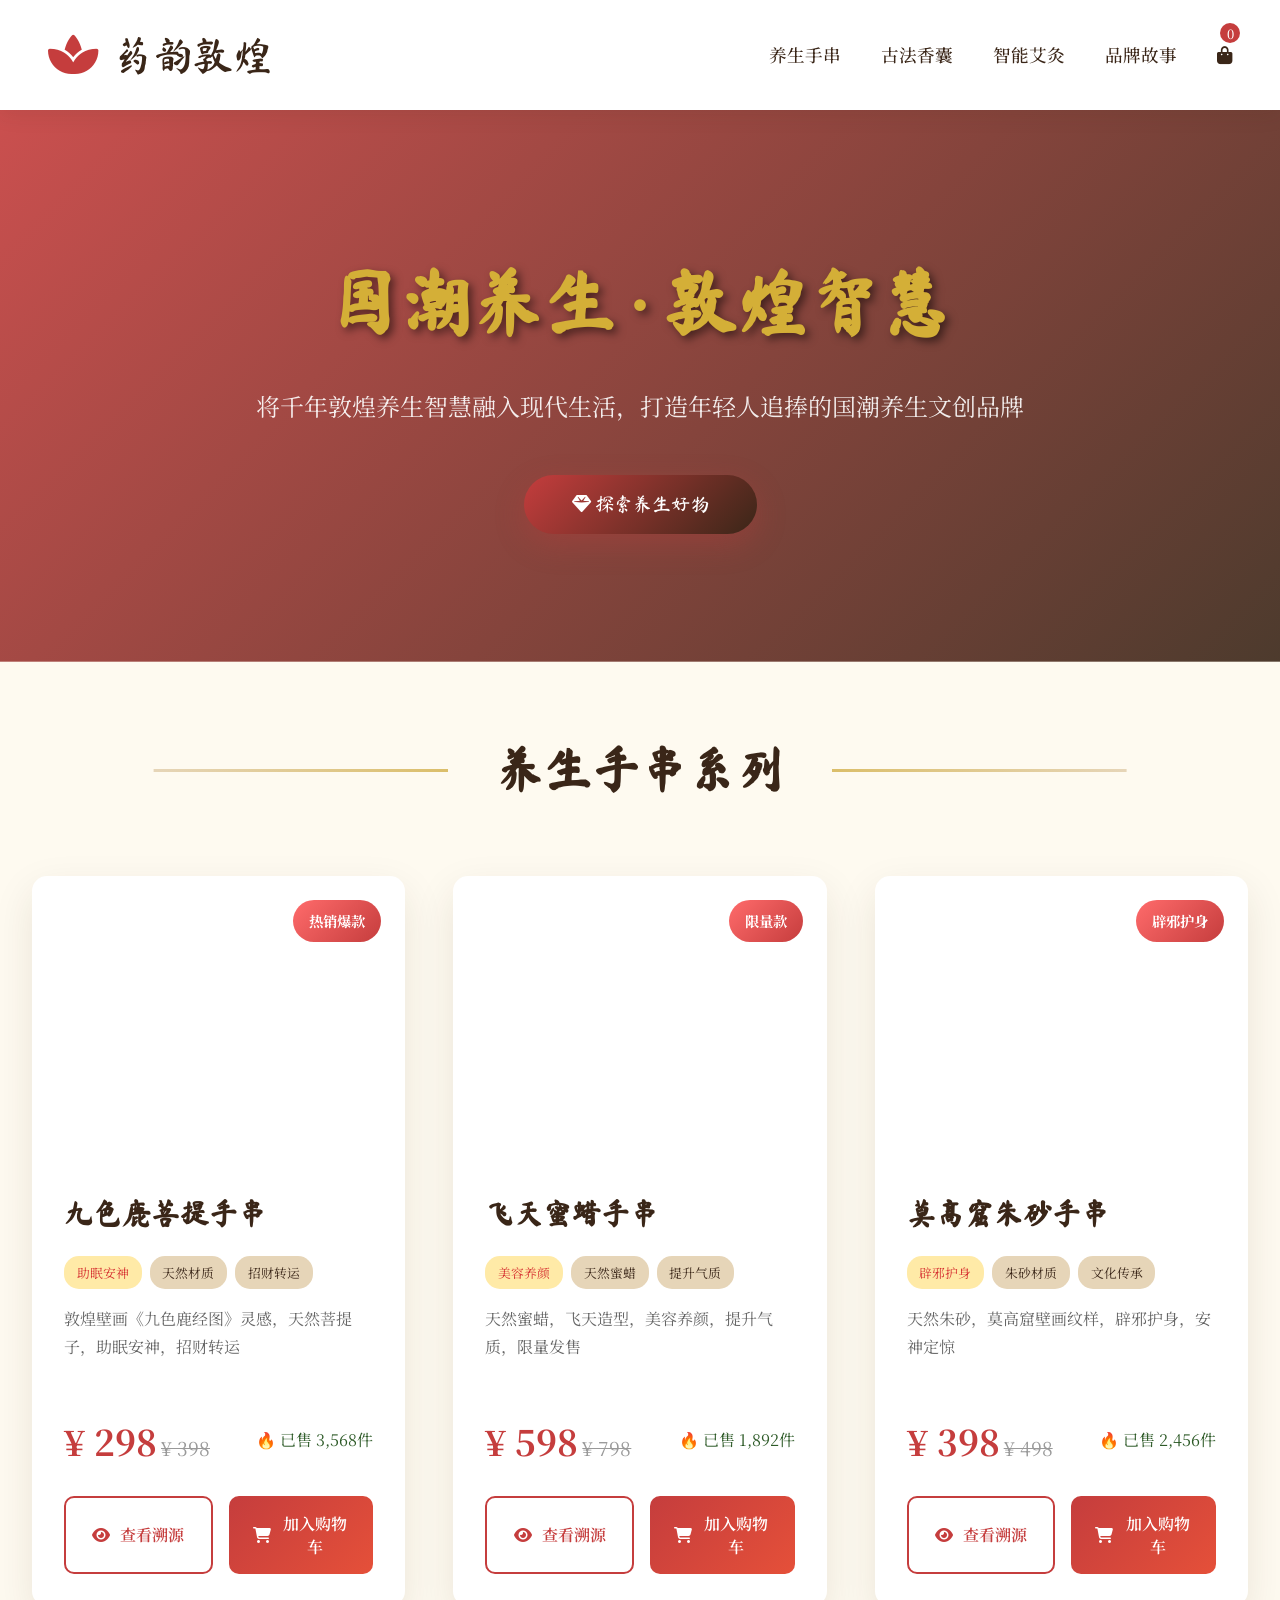
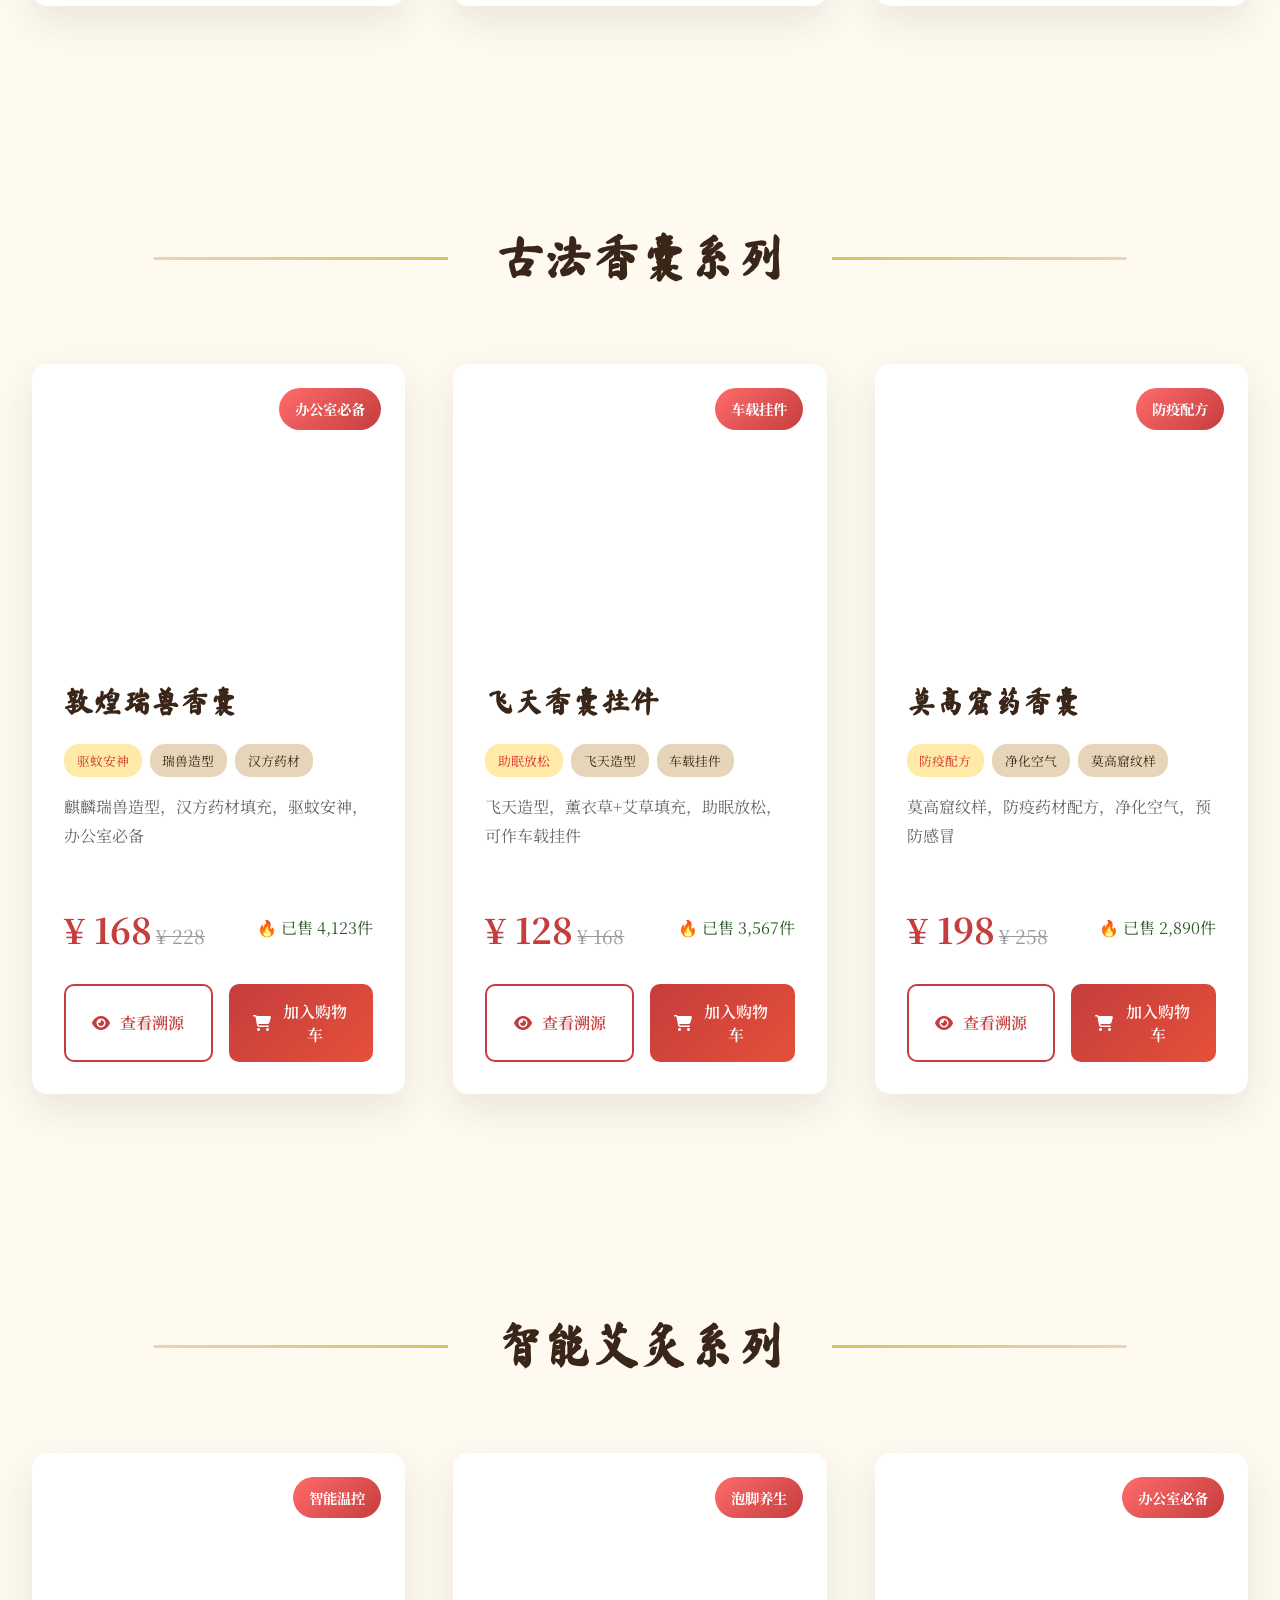
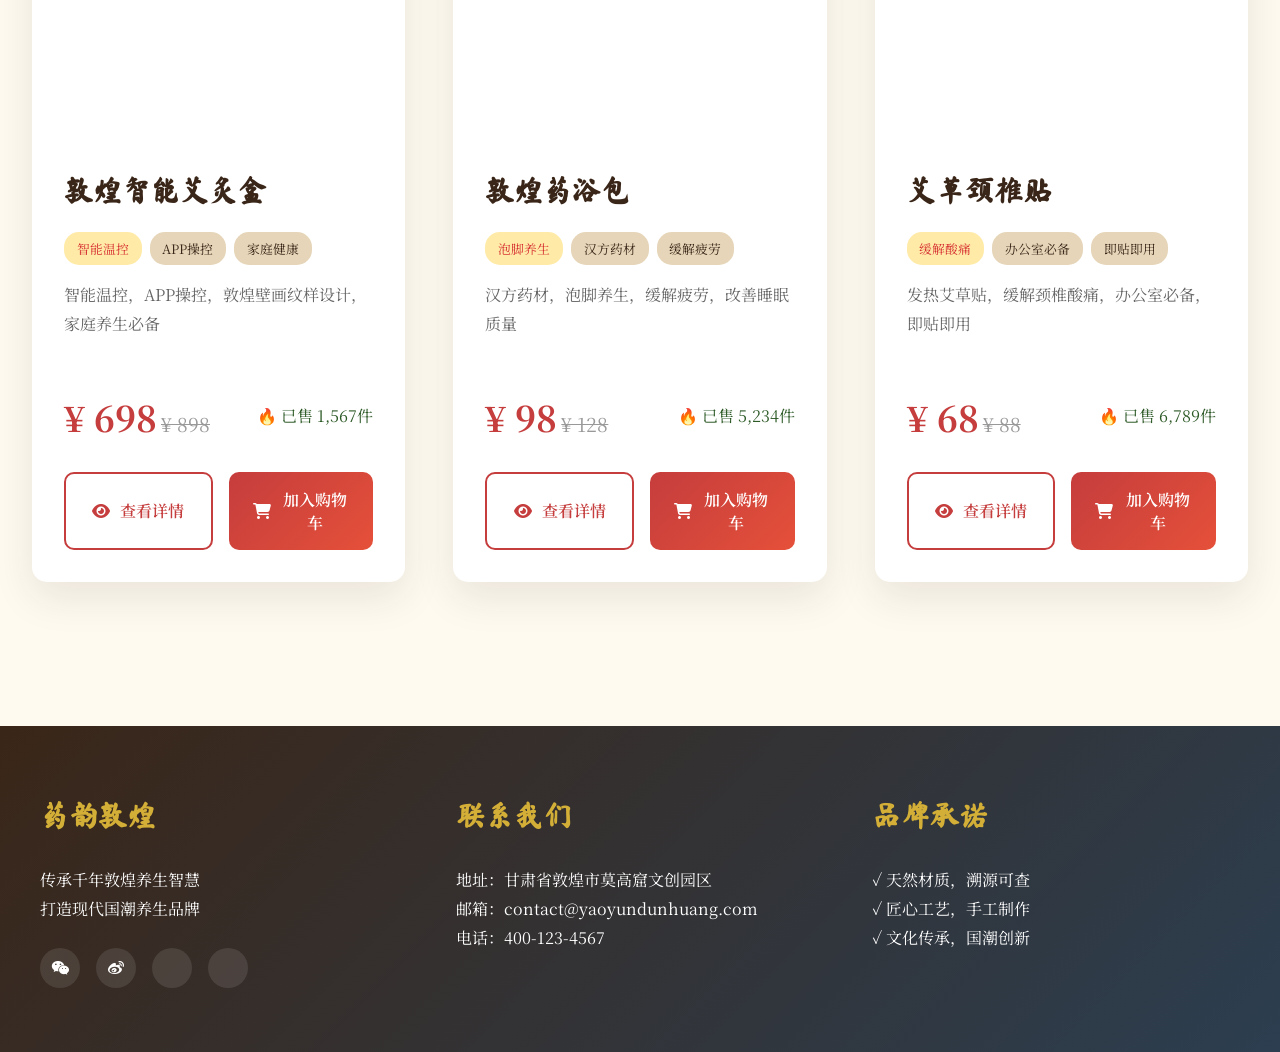
==== yaoyun-dunhuang.html @ a54eb3e0 "上传药韵敦煌文件 上传文件" ====
<!DOCTYPE html>
<html lang="zh-CN">
<head>
    <meta charset="UTF-8">
    <meta name="viewport" content="width=device-width, initial-scale=1.0">
    <title>药韵敦煌 - 国潮养生文创品牌</title>
    <link rel="stylesheet" href="https://cdnjs.cloudflare.com/ajax/libs/font-awesome/6.4.0/css/all.min.css">
    <link href="https://fonts.googleapis.com/css2?family=Ma+Shan+Zheng&family=Noto+Serif+SC:wght@400;700&display=swap" rel="stylesheet">
    <style>
        :root {
            --dunhuang-red: #c53d3d;
            --dunhuang-gold: #d4af37;
            --dunhuang-sand: #e6d5b8;
            --dunhuang-dark: #3a2618;
            --dunhuang-blue: #2a5c8a;
            --dunhuang-green: #2d5a27;
        }
        
        * {
            margin: 0;
            padding: 0;
            box-sizing: border-box;
        }
        
        body {
            font-family: 'Noto Serif SC', serif;
            background-color: #fefaf0;
            color: #3a2618;
            line-height: 1.8;
        }
        
        /* 导航栏 */
        .navbar {
            background: white;
            padding: 1.2rem 3rem;
            display: flex;
            justify-content: space-between;
            align-items: center;
            box-shadow: 0 4px 20px rgba(58, 38, 24, 0.1);
            position: sticky;
            top: 0;
            z-index: 1000;
        }
        
        .logo {
            font-family: 'Ma Shan Zheng', cursive;
            font-size: 2.5rem;
            display: flex;
            align-items: center;
            gap: 15px;
            color: var(--dunhuang-dark);
        }
        
        .logo a {
            text-decoration: none;
            color: inherit;
            display: flex;
            align-items: center;
            gap: 15px;
        }
        
        .logo-icon {
            color: var(--dunhuang-red);
            font-size: 2.8rem;
            animation: pulse 2s infinite;
        }
        
        @keyframes pulse {
            0%, 100% { transform: scale(1); }
            50% { transform: scale(1.1); }
        }
        
        .nav-links {
            display: flex;
            gap: 2.5rem;
            align-items: center;
        }
        
        .nav-links a {
            color: var(--dunhuang-dark);
            text-decoration: none;
            font-size: 1.1rem;
            position: relative;
            padding: 0.5rem 0;
            font-weight: 500;
        }
        
        .nav-links a::after {
            content: '';
            position: absolute;
            bottom: 0;
            left: 0;
            width: 0;
            height: 3px;
            background: linear-gradient(to right, var(--dunhuang-red), var(--dunhuang-gold));
            transition: width 0.3s;
        }
        
        .nav-links a:hover::after {
            width: 100%;
        }
        
        .cart-icon {
            position: relative;
            font-size: 1.3rem;
            color: var(--dunhuang-red);
            text-decoration: none;
        }
        
        .cart-count {
            position: absolute;
            top: -8px;
            right: -8px;
            background: var(--dunhuang-red);
            color: white;
            border-radius: 50%;
            width: 20px;
            height: 20px;
            font-size: 0.8rem;
            display: flex;
            align-items: center;
            justify-content: center;
        }
        
        /* 横幅 */
        .hero {
            background: linear-gradient(135deg, rgba(197, 61, 61, 0.9), rgba(58, 38, 24, 0.9)), 
                        url('https://images.unsplash.com/photo-1596462502278-27bfdc403348?ixlib=rb-4.0.3&auto=format&fit=crop&w=1200&q=80');
            background-size: cover;
            background-position: center;
            color: white;
            text-align: center;
            padding: 8rem 2rem;
            position: relative;
            overflow: hidden;
        }
        
        .hero-title {
            font-family: 'Ma Shan Zheng', cursive;
            font-size: 4.5rem;
            margin-bottom: 1rem;
            color: var(--dunhuang-gold);
            text-shadow: 4px 4px 8px rgba(0,0,0,0.5);
        }
        
        .hero-subtitle {
            font-size: 1.5rem;
            max-width: 800px;
            margin: 0 auto 3rem;
            opacity: 0.9;
        }
        
        .guochao-btn {
            background: linear-gradient(135deg, var(--dunhuang-red), var(--dunhuang-dark));
            color: white;
            border: none;
            padding: 1.2rem 3rem;
            font-size: 1.2rem;
            font-family: 'Ma Shan Zheng', cursive;
            border-radius: 50px;
            cursor: pointer;
            transition: all 0.3s;
            box-shadow: 0 10px 30px rgba(197, 61, 61, 0.3);
        }
        
        .guochao-btn:hover {
            transform: translateY(-5px);
            box-shadow: 0 15px 40px rgba(197, 61, 61, 0.4);
        }
        
        /* 产品展示区 */
        .container {
            max-width: 1400px;
            margin: 0 auto;
            padding: 4rem 2rem;
        }
        
        .section-title {
            text-align: center;
            margin-bottom: 4rem;
            position: relative;
        }
        
        .section-title h2 {
            font-family: 'Ma Shan Zheng', cursive;
            font-size: 3rem;
            color: var(--dunhuang-dark);
            display: inline-block;
            padding: 0 3rem;
            background: #fefaf0;
            position: relative;
            z-index: 1;
        }
        
        .section-title::before {
            content: '';
            position: absolute;
            top: 50%;
            left: 50%;
            transform: translateX(-50%);
            width: 80%;
            height: 3px;
            background: linear-gradient(to right, var(--dunhuang-sand), var(--dunhuang-gold), var(--dunhuang-sand));
        }
        
        /* 产品网格 */
        .products-grid {
            display: grid;
            grid-template-columns: repeat(auto-fill, minmax(350px, 1fr));
            gap: 3rem;
            margin-bottom: 5rem;
        }
        
        .product-card {
            background: white;
            border-radius: 15px;
            overflow: hidden;
            box-shadow: 0 15px 40px rgba(58, 38, 24, 0.1);
            transition: all 0.4s;
            position: relative;
        }
        
        .product-card:hover {
            transform: translateY(-15px);
            box-shadow: 0 25px 60px rgba(58, 38, 24, 0.2);
        }
        
        .hot-badge {
            position: absolute;
            top: 1.5rem;
            right: 1.5rem;
            background: linear-gradient(135deg, #ff6b6b, #c53d3d);
            color: white;
            padding: 0.5rem 1rem;
            border-radius: 25px;
            font-size: 0.9rem;
            font-weight: bold;
            z-index: 2;
        }
        
        .product-image {
            height: 280px;
            background-size: cover;
            background-position: center;
            position: relative;
        }
        
        .product-info {
            padding: 2rem;
        }
        
        .product-title {
            font-family: 'Ma Shan Zheng', cursive;
            font-size: 1.8rem;
            color: var(--dunhuang-dark);
            margin-bottom: 1rem;
        }
        
        .product-tags {
            display: flex;
            gap: 0.5rem;
            margin-bottom: 1rem;
            flex-wrap: wrap;
        }
        
        .tag {
            background: var(--dunhuang-sand);
            color: var(--dunhuang-dark);
            padding: 0.3rem 0.8rem;
            border-radius: 15px;
            font-size: 0.8rem;
        }
        
        .tag.hot {
            background: #ffeaa7;
            color: #d63031;
        }
        
        .product-description {
            color: #666;
            margin-bottom: 1.5rem;
            font-size: 1rem;
            min-height: 80px;
        }
        
        .product-price {
            display: flex;
            align-items: center;
            justify-content: space-between;
            margin-bottom: 1.5rem;
        }
        
        .current-price {
            font-size: 2.2rem;
            color: var(--dunhuang-red);
            font-weight: bold;
        }
        
        .original-price {
            font-size: 1.2rem;
            color: #999;
            text-decoration: line-through;
        }
        
        .product-actions {
            display: flex;
            gap: 1rem;
        }
        
        .btn {
            padding: 1rem 1.5rem;
            border-radius: 10px;
            border: none;
            font-weight: 600;
            cursor: pointer;
            transition: all 0.3s;
            flex: 1;
            text-align: center;
            text-decoration: none;
            display: inline-flex;
            align-items: center;
            justify-content: center;
            gap: 10px;
            font-family: 'Noto Serif SC', serif;
            font-size: 1rem;
        }
        
        .btn-primary {
            background: linear-gradient(135deg, var(--dunhuang-red), #e55039);
            color: white;
        }
        
        .btn-primary:hover {
            transform: translateY(-3px);
            box-shadow: 0 10px 25px rgba(197, 61, 61, 0.3);
        }
        
        .btn-secondary {
            background: white;
            color: var(--dunhuang-red);
            border: 2px solid var(--dunhuang-red);
        }
        
        .btn-secondary:hover {
            background: var(--dunhuang-red);
            color: white;
        }
        
        /* 页脚 */
        footer {
            background: linear-gradient(135deg, var(--dunhuang-dark), #2c3e50);
            color: white;
            padding: 4rem 2rem;
            text-align: center;
        }
        
        .footer-content {
            max-width: 1200px;
            margin: 0 auto;
            display: grid;
            grid-template-columns: repeat(auto-fit, minmax(250px, 1fr));
            gap: 3rem;
            text-align: left;
        }
        
        .footer-section h3 {
            font-family: 'Ma Shan Zheng', cursive;
            font-size: 1.8rem;
            margin-bottom: 1.5rem;
            color: var(--dunhuang-gold);
        }
        
        .social-links {
            display: flex;
            gap: 1rem;
            margin-top: 1.5rem;
        }
        
        .social-links a {
            width: 40px;
            height: 40px;
            background: rgba(255,255,255,0.1);
            border-radius: 50%;
            display: flex;
            align-items: center;
            justify-content: center;
            color: white;
            text-decoration: none;
            transition: all 0.3s;
        }
        
        .social-links a:hover {
            background: var(--dunhuang-red);
            transform: translateY(-3px);
        }
        
        /* 响应式设计 */
        @media (max-width: 768px) {
            .navbar {
                padding: 1rem;
                flex-direction: column;
                gap: 1rem;
            }
            
            .hero-title {
                font-size: 2.8rem;
            }
            
            .products-grid {
                grid-template-columns: 1fr;
            }
        }
    </style>
</head>
<body>
    <!-- 导航栏 -->
    <nav class="navbar">
        <div class="logo">
            <a href="index.html">
                <i class="fas fa-spa logo-icon"></i>
                <span>药韵敦煌</span>
            </a>
        </div>
        <div class="nav-links">
            <a href="#bracelets">养生手串</a>
            <a href="#sachets">古法香囊</a>
            <a href="#moxibustion">智能艾灸</a>
            <a href="#about">品牌故事</a>
            <a href="cart.html" class="cart-icon">
                <i class="fas fa-shopping-bag"></i>
                <span class="cart-count" id="cart-count">0</span>
            </a>
        </div>
    </nav>

    <!-- 首页横幅 -->
    <section class="hero">
        <h1 class="hero-title">国潮养生 · 敦煌智慧</h1>
        <p class="hero-subtitle">将千年敦煌养生智慧融入现代生活，打造年轻人追捧的国潮养生文创品牌</p>
        <button class="guochao-btn" onclick="document.getElementById('bracelets').scrollIntoView({behavior: 'smooth'})">
            <i class="fas fa-gem"></i> 探索养生好物
        </button>
    </section>

    <!-- 养生手串系列 -->
    <div class="container" id="bracelets">
        <div class="section-title">
            <h2>养生手串系列</h2>
        </div>
        
        <div class="products-grid">
            <!-- 产品1：九色鹿菩提手串 -->
            <div class="product-card">
                <div class="hot-badge">热销爆款</div>
                <div class="product-image" style="background-image: url('九色鹿菩提手串.png');"></div>
                <div class="product-info">
                    <h3 class="product-title">九色鹿菩提手串</h3>
                    <div class="product-tags">
                        <span class="tag hot">助眠安神</span>
                        <span class="tag">天然材质</span>
                        <span class="tag">招财转运</span>
                    </div>
                    <p class="product-description">敦煌壁画《九色鹿经图》灵感，天然菩提子，助眠安神，招财转运</p>
                    <div class="product-price">
                        <div>
                            <span class="current-price">¥ 298</span>
                            <span class="original-price">¥ 398</span>
                        </div>
                        <span style="color: var(--dunhuang-green);">🔥 已售 3,568件</span>
                    </div>
                    <div class="product-actions">
                        <a href="product-1.html" class="btn btn-secondary">
                            <i class="fas fa-eye"></i> 查看溯源
                        </a>
                        <button class="btn btn-primary" onclick="addToCart(1)">
                            <i class="fas fa-shopping-cart"></i> 加入购物车
                        </button>
                    </div>
                </div>
            </div>

            <!-- 产品2：飞天蜜蜡手串 -->
            <div class="product-card">
                <div class="hot-badge">限量款</div>
                <div class="product-image" style="background-image: url('飞天蜜蜡手串.png');"></div>
                <div class="product-info">
                    <h3 class="product-title">飞天蜜蜡手串</h3>
                    <div class="product-tags">
                        <span class="tag hot">美容养颜</span>
                        <span class="tag">天然蜜蜡</span>
                        <span class="tag">提升气质</span>
                    </div>
                    <p class="product-description">天然蜜蜡，飞天造型，美容养颜，提升气质，限量发售</p>
                    <div class="product-price">
                        <div>
                            <span class="current-price">¥ 598</span>
                            <span class="original-price">¥ 798</span>
                        </div>
                        <span style="color: var(--dunhuang-green);">🔥 已售 1,892件</span>
                    </div>
                    <div class="product-actions">
                        <a href="product-2.html" class="btn btn-secondary">
                            <i class="fas fa-eye"></i> 查看溯源
                        </a>
                        <button class="btn btn-primary" onclick="addToCart(2)">
                            <i class="fas fa-shopping-cart"></i> 加入购物车
                        </button>
                    </div>
                </div>
            </div>

            <!-- 产品3：莫高窟朱砂手串 -->
            <div class="product-card">
                <div class="hot-badge">辟邪护身</div>
                <div class="product-image" style="background-image: url('莫高窟朱砂手串.png');"></div>
                <div class="product-info">
                    <h3 class="product-title">莫高窟朱砂手串</h3>
                    <div class="product-tags">
                        <span class="tag hot">辟邪护身</span>
                        <span class="tag">朱砂材质</span>
                        <span class="tag">文化传承</span>
                    </div>
                    <p class="product-description">天然朱砂，莫高窟壁画纹样，辟邪护身，安神定惊</p>
                    <div class="product-price">
                        <div>
                            <span class="current-price">¥ 398</span>
                            <span class="original-price">¥ 498</span>
                        </div>
                        <span style="color: var(--dunhuang-green);">🔥 已售 2,456件</span>
                    </div>
                    <div class="product-actions">
                        <a href="product-3.html" class="btn btn-secondary">
                            <i class="fas fa-eye"></i> 查看溯源
                        </a>
                        <button class="btn btn-primary" onclick="addToCart(3)">
                            <i class="fas fa-shopping-cart"></i> 加入购物车
                        </button>
                    </div>
                </div>
            </div>
        </div>
    </div>

    <!-- 古法香囊系列 -->
    <div class="container" id="sachets">
        <div class="section-title">
            <h2>古法香囊系列</h2>
        </div>
        
        <div class="products-grid">
            <!-- 产品4：敦煌瑞兽香囊 -->
            <div class="product-card">
                <div class="hot-badge">办公室必备</div>
                <div class="product-image" style="background-image: url('敦煌瑞兽香囊.png');"></div>
                <div class="product-info">
                    <h3 class="product-title">敦煌瑞兽香囊</h3>
                    <div class="product-tags">
                        <span class="tag hot">驱蚊安神</span>
                        <span class="tag">瑞兽造型</span>
                        <span class="tag">汉方药材</span>
                    </div>
                    <p class="product-description">麒麟瑞兽造型，汉方药材填充，驱蚊安神，办公室必备</p>
                    <div class="product-price">
                        <div>
                            <span class="current-price">¥ 168</span>
                            <span class="original-price">¥ 228</span>
                        </div>
                        <span style="color: var(--dunhuang-green);">🔥 已售 4,123件</span>
                    </div>
                    <div class="product-actions">
                        <a href="product-4.html" class="btn btn-secondary">
                            <i class="fas fa-eye"></i> 查看溯源
                        </a>
                        <button class="btn btn-primary" onclick="addToCart(4)">
                            <i class="fas fa-shopping-cart"></i> 加入购物车
                        </button>
                    </div>
                </div>
            </div>

            <!-- 产品5：飞天香囊挂件 -->
            <div class="product-card">
                <div class="hot-badge">车载挂件</div>
                <div class="product-image" style="background-image: url('飞天香囊挂件.png');"></div>
                <div class="product-info">
                    <h3 class="product-title">飞天香囊挂件</h3>
                    <div class="product-tags">
                        <span class="tag hot">助眠放松</span>
                        <span class="tag">飞天造型</span>
                        <span class="tag">车载挂件</span>
                    </div>
                    <p class="product-description">飞天造型，薰衣草+艾草填充，助眠放松，可作车载挂件</p>
                    <div class="product-price">
                        <div>
                            <span class="current-price">¥ 128</span>
                            <span class="original-price">¥ 168</span>
                        </div>
                        <span style="color: var(--dunhuang-green);">🔥 已售 3,567件</span>
                    </div>
                    <div class="product-actions">
                        <a href="product-5.html" class="btn btn-secondary">
                            <i class="fas fa-eye"></i> 查看溯源
                        </a>
                        <button class="btn btn-primary" onclick="addToCart(5)">
                            <i class="fas fa-shopping-cart"></i> 加入购物车
                        </button>
                    </div>
                </div>
            </div>

            <!-- 产品6：莫高窟药香囊 -->
            <div class="product-card">
                <div class="hot-badge">防疫配方</div>
                <div class="product-image" style="background-image: url('莫高窟药香囊.png');"></div>
                <div class="product-info">
                    <h3 class="product-title">莫高窟药香囊</h3>
                    <div class="product-tags">
                        <span class="tag hot">防疫配方</span>
                        <span class="tag">净化空气</span>
                        <span class="tag">莫高窟纹样</span>
                    </div>
                    <p class="product-description">莫高窟纹样，防疫药材配方，净化空气，预防感冒</p>
                    <div class="product-price">
                        <div>
                            <span class="current-price">¥ 198</span>
                            <span class="original-price">¥ 258</span>
                        </div>
                        <span style="color: var(--dunhuang-green);">🔥 已售 2,890件</span>
                    </div>
                    <div class="product-actions">
                        <a href="product-6.html" class="btn btn-secondary">
                            <i class="fas fa-eye"></i> 查看溯源
                        </a>
                        <button class="btn btn-primary" onclick="addToCart(6)">
                            <i class="fas fa-shopping-cart"></i> 加入购物车
                        </button>
                    </div>
                </div>
            </div>
        </div>
    </div>

    <!-- 智能艾灸系列 -->
    <div class="container" id="moxibustion">
        <div class="section-title">
            <h2>智能艾灸系列</h2>
        </div>
        
        <div class="products-grid">
            <!-- 产品7：敦煌智能艾灸盒 -->
            <div class="product-card">
                <div class="hot-badge">智能温控</div>
                <div class="product-image" style="background-image: url('敦煌智能艾灸盒.png');"></div>
                <div class="product-info">
                    <h3 class="product-title">敦煌智能艾灸盒</h3>
                    <div class="product-tags">
                        <span class="tag hot">智能温控</span>
                        <span class="tag">APP操控</span>
                        <span class="tag">家庭健康</span>
                    </div>
                    <p class="product-description">智能温控，APP操控，敦煌壁画纹样设计，家庭养生必备</p>
                    <div class="product-price">
                        <div>
                            <span class="current-price">¥ 698</span>
                            <span class="original-price">¥ 898</span>
                        </div>
                        <span style="color: var(--dunhuang-green);">🔥 已售 1,567件</span>
                    </div>
                    <div class="product-actions">
                        <a href="product-7.html" class="btn btn-secondary">
                            <i class="fas fa-eye"></i> 查看详情
                        </a>
                        <button class="btn btn-primary" onclick="addToCart(7)">
                            <i class="fas fa-shopping-cart"></i> 加入购物车
                        </button>
                    </div>
                </div>
            </div>

            <!-- 产品8：敦煌药浴包 -->
            <div class="product-card">
                <div class="hot-badge">泡脚养生</div>
                <div class="product-image" style="background-image: url('敦煌药浴包.png');"></div>
                <div class="product-info">
                    <h3 class="product-title">敦煌药浴包</h3>
                    <div class="product-tags">
                        <span class="tag hot">泡脚养生</span>
                        <span class="tag">汉方药材</span>
                        <span class="tag">缓解疲劳</span>
                    </div>
                    <p class="product-description">汉方药材，泡脚养生，缓解疲劳，改善睡眠质量</p>
                    <div class="product-price">
                        <div>
                            <span class="current-price">¥ 98</span>
                            <span class="original-price">¥ 128</span>
                        </div>
                        <span style="color: var(--dunhuang-green);">🔥 已售 5,234件</span>
                    </div>
                    <div class="product-actions">
                        <a href="product-8.html" class="btn btn-secondary">
                            <i class="fas fa-eye"></i> 查看详情
                        </a>
                        <button class="btn btn-primary" onclick="addToCart(8)">
                            <i class="fas fa-shopping-cart"></i> 加入购物车
                        </button>
                    </div>
                </div>
            </div>

            <!-- 产品9：艾草颈椎贴 -->
            <div class="product-card">
                <div class="hot-badge">办公室必备</div>
                <div class="product-image" style="background-image: url('艾草颈椎贴.png');"></div>
                <div class="product-info">
                    <h3 class="product-title">艾草颈椎贴</h3>
                    <div class="product-tags">
                        <span class="tag hot">缓解酸痛</span>
                        <span class="tag">办公室必备</span>
                        <span class="tag">即贴即用</span>
                    </div>
                    <p class="product-description">发热艾草贴，缓解颈椎酸痛，办公室必备，即贴即用</p>
                    <div class="product-price">
                        <div>
                            <span class="current-price">¥ 68</span>
                            <span class="original-price">¥ 88</span>
                        </div>
                        <span style="color: var(--dunhuang-green);">🔥 已售 6,789件</span>
                    </div>
                    <div class="product-actions">
                        <a href="product-9.html" class="btn btn-secondary">
                            <i class="fas fa-eye"></i> 查看详情
                        </a>
                        <button class="btn btn-primary" onclick="addToCart(9)">
                            <i class="fas fa-shopping-cart"></i> 加入购物车
                        </button>
                    </div>
                </div>
            </div>
        </div>
    </div>

    <!-- 页脚 -->
    <footer>
        <div class="footer-content">
            <div class="footer-section">
                <h3>药韵敦煌</h3>
                <p>传承千年敦煌养生智慧<br>打造现代国潮养生品牌</p>
                <div class="social-links">
                    <a href="#"><i class="fab fa-weixin"></i></a>
                    <a href="#"><i class="fab fa-weibo"></i></a>
                    <a href="#"><i class="fab fa-douyin"></i></a>
                    <a href="#"><i class="fab fa-xiaohongshu"></i></a>
                </div>
            </div>
            <div class="footer-section">
                <h3>联系我们</h3>
                <p>地址：甘肃省敦煌市莫高窟文创园区</p>
                <p>邮箱：contact@yaoyundunhuang.com</p>
                <p>电话：400-123-4567</p>
            </div>
            <div class="footer-section">
                <h3>品牌承诺</h3>
                <p>✓ 天然材质，溯源可查</p>
                <p>✓ 匠心工艺，手工制作</p>
                <p>✓ 文化传承，国潮创新</p>
            </div>
        </div>
    </footer>

    <script>
        let cartCount = 0;
        
        function addToCart(productId) {
            cartCount++;
            document.getElementById('cart-count').textContent = cartCount;
            
            // 动画效果
            const cartIcon = document.querySelector('.cart-icon');
            cartIcon.style.transform = 'scale(1.2)';
            setTimeout(() => {
                cartIcon.style.transform = 'scale(1)';
            }, 300);
            
            // 可以在这里添加更多购物车逻辑
            alert(`已添加产品 ${productId} 到购物车！`);
        }
        
        // 平滑滚动
        document.querySelectorAll('a[href^="#"]').forEach(anchor => {
            anchor.addEventListener('click', function (e) {
                e.preventDefault();
                const targetId = this.getAttribute('href');
                if(targetId === '#') return;
                
                const targetElement = document.querySelector(targetId);
                if(targetElement) {
                    targetElement.scrollIntoView({
                        behavior: 'smooth'
                    });
                }
            });
        });
    </script>
</body>
</html>
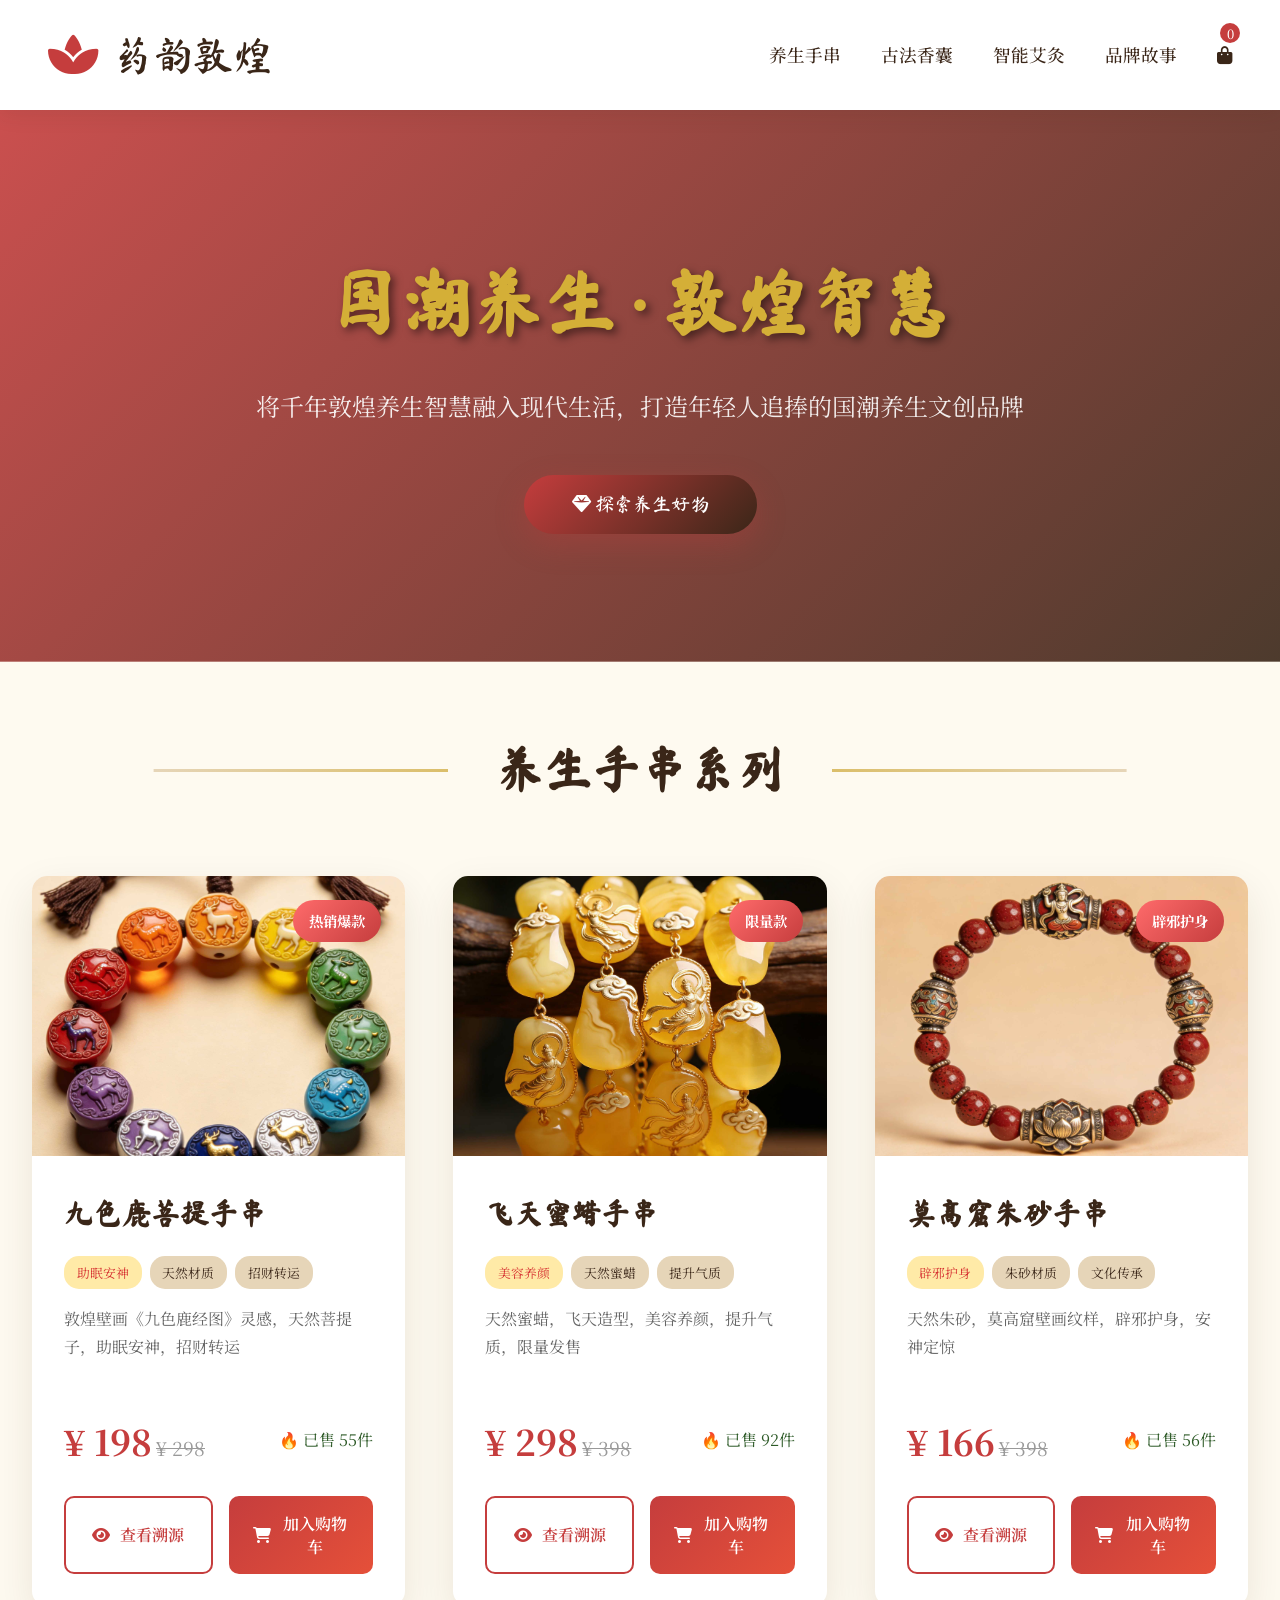
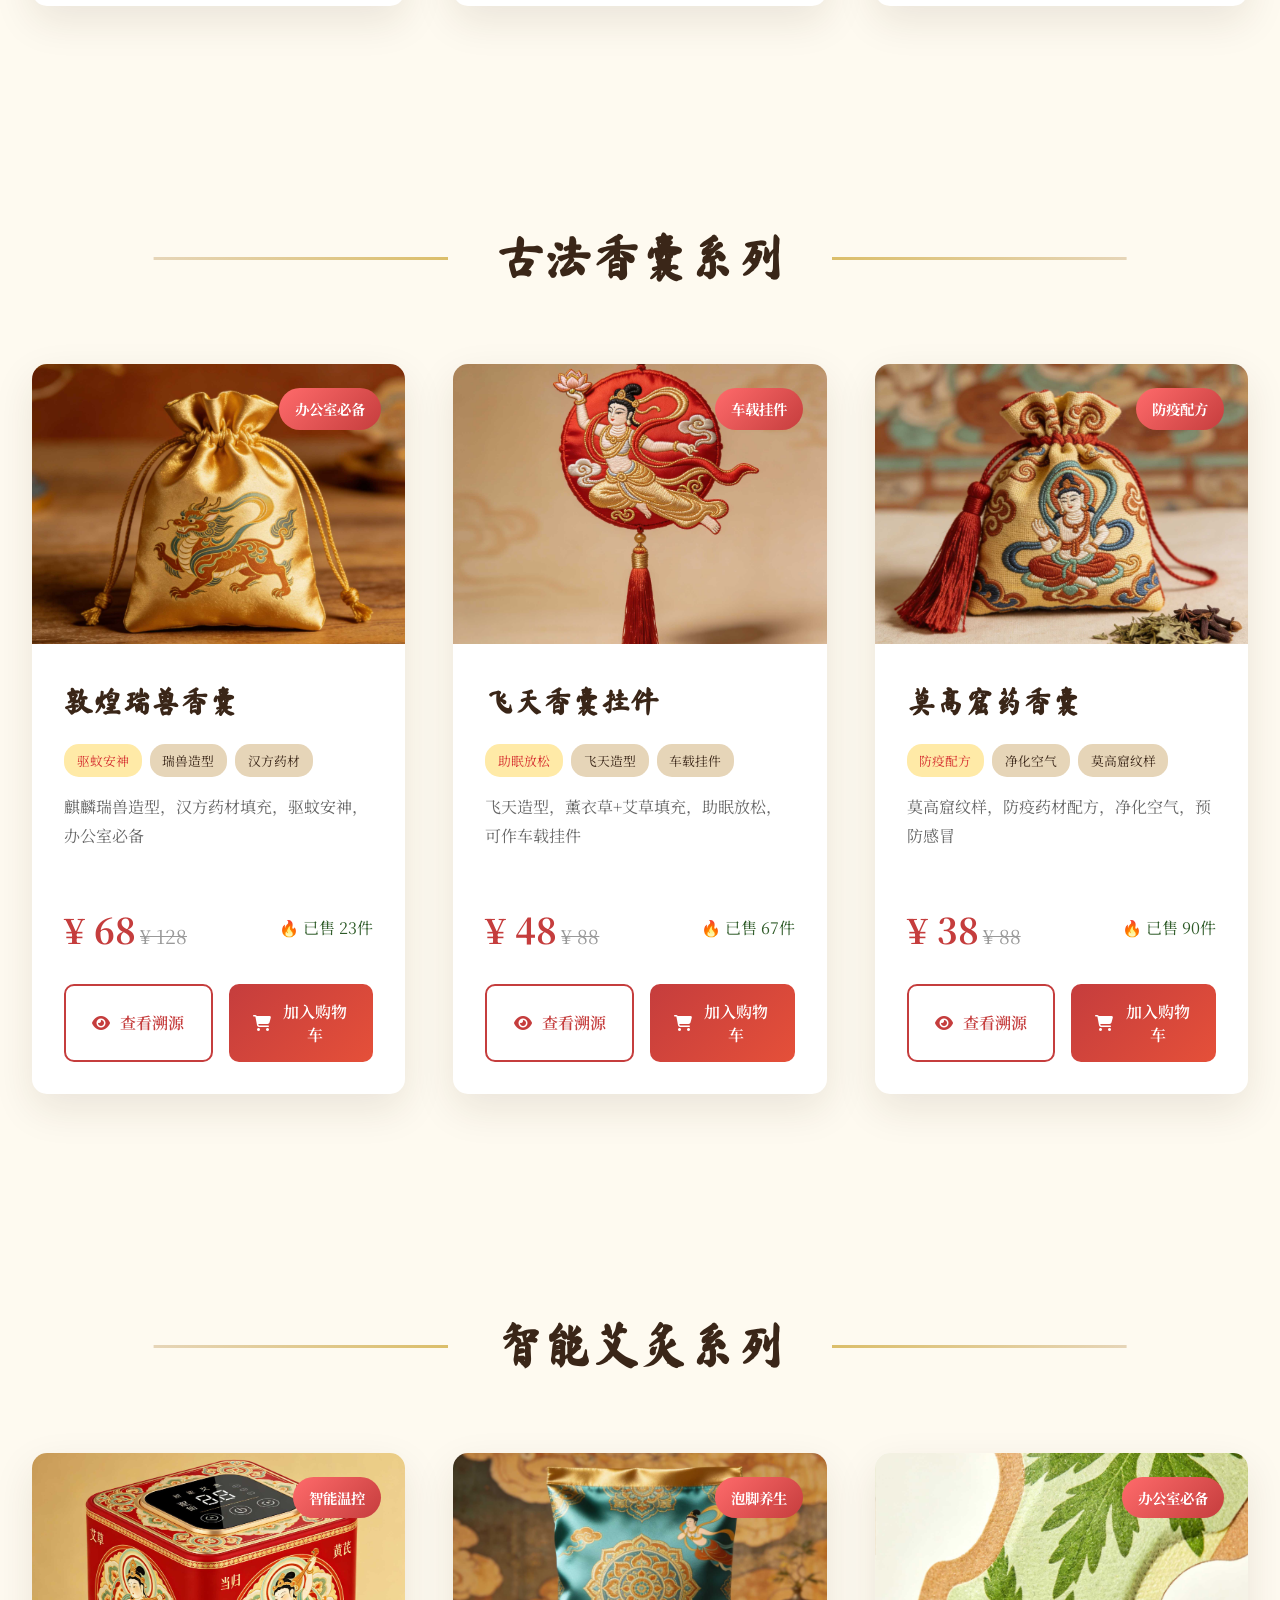
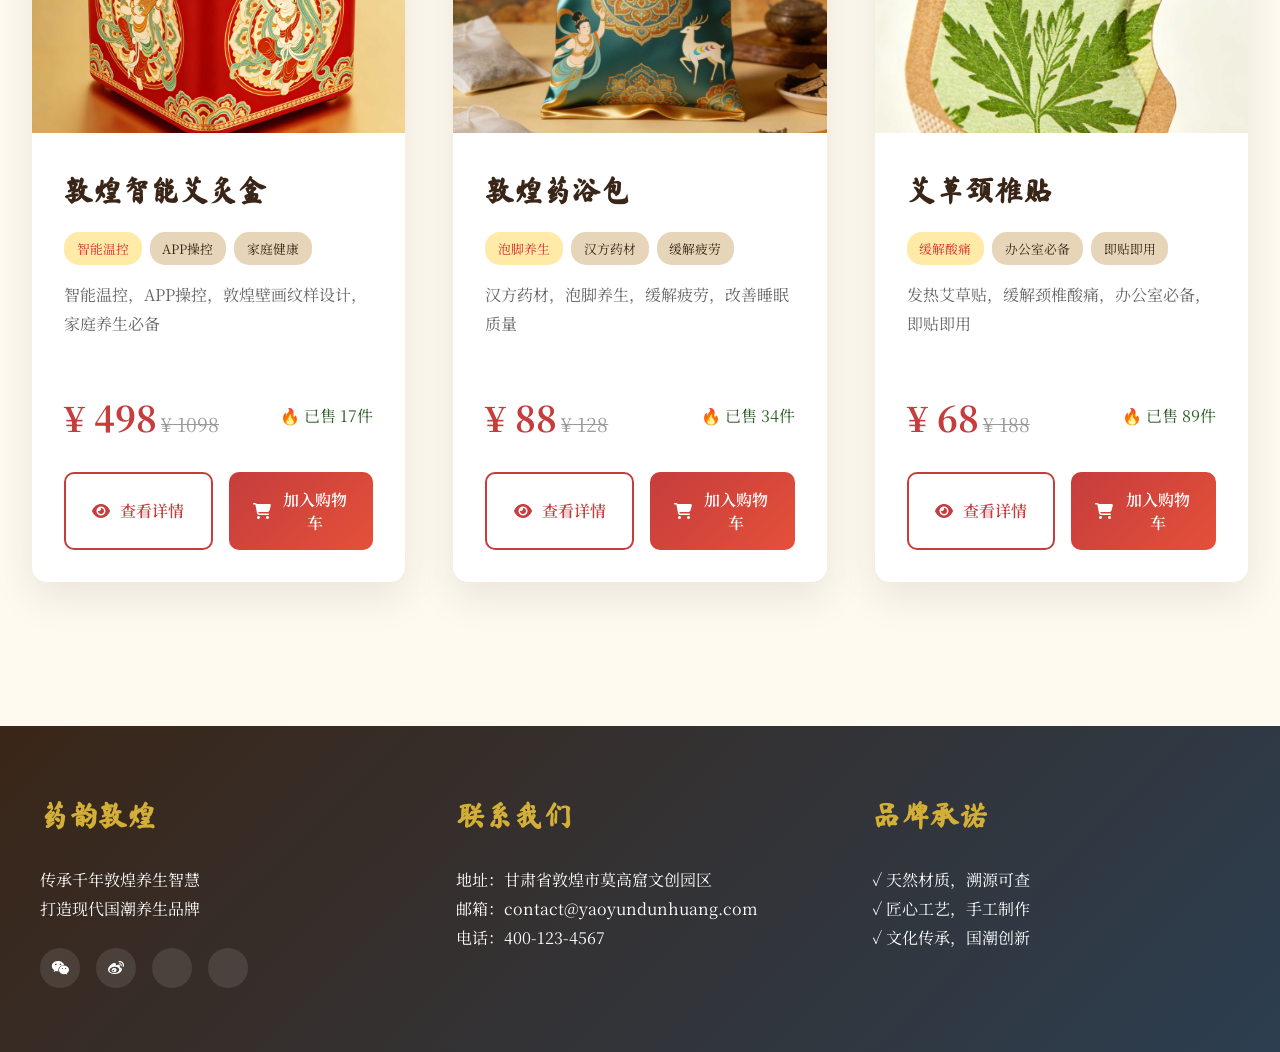
==== commit 6ffc1bc4: "进行了一些更新" ====
--- a/yaoyun-dunhuang.html
+++ b/yaoyun-dunhuang.html
@@ -452,7 +452,7 @@
             <!-- 产品1：九色鹿菩提手串 -->
             <div class="product-card">
                 <div class="hot-badge">热销爆款</div>
-                <div class="product-image" style="background-image: url('九色鹿菩提手串.png');"></div>
+                <div class="product-image" style="background-image: url('九色鹿菩提手串.jpg');"></div>
                 <div class="product-info">
                     <h3 class="product-title">九色鹿菩提手串</h3>
                     <div class="product-tags">
@@ -463,10 +463,10 @@
                     <p class="product-description">敦煌壁画《九色鹿经图》灵感，天然菩提子，助眠安神，招财转运</p>
                     <div class="product-price">
                         <div>
-                            <span class="current-price">¥ 298</span>
-                            <span class="original-price">¥ 398</span>
+                            <span class="current-price">¥ 198</span>
+                            <span class="original-price">¥ 298</span>
                         </div>
-                        <span style="color: var(--dunhuang-green);">🔥 已售 3,568件</span>
+                        <span style="color: var(--dunhuang-green);">🔥 已售 55件</span>
                     </div>
                     <div class="product-actions">
                         <a href="product-1.html" class="btn btn-secondary">
@@ -482,7 +482,7 @@
             <!-- 产品2：飞天蜜蜡手串 -->
             <div class="product-card">
                 <div class="hot-badge">限量款</div>
-                <div class="product-image" style="background-image: url('飞天蜜蜡手串.png');"></div>
+                <div class="product-image" style="background-image: url('飞天蜜蜡手串.jpg');"></div>
                 <div class="product-info">
                     <h3 class="product-title">飞天蜜蜡手串</h3>
                     <div class="product-tags">
@@ -493,10 +493,10 @@
                     <p class="product-description">天然蜜蜡，飞天造型，美容养颜，提升气质，限量发售</p>
                     <div class="product-price">
                         <div>
-                            <span class="current-price">¥ 598</span>
-                            <span class="original-price">¥ 798</span>
+                            <span class="current-price">¥ 298</span>
+                            <span class="original-price">¥ 398</span>
                         </div>
-                        <span style="color: var(--dunhuang-green);">🔥 已售 1,892件</span>
+                        <span style="color: var(--dunhuang-green);">🔥 已售 92件</span>
                     </div>
                     <div class="product-actions">
                         <a href="product-2.html" class="btn btn-secondary">
@@ -512,7 +512,7 @@
             <!-- 产品3：莫高窟朱砂手串 -->
             <div class="product-card">
                 <div class="hot-badge">辟邪护身</div>
-                <div class="product-image" style="background-image: url('莫高窟朱砂手串.png');"></div>
+                <div class="product-image" style="background-image: url('莫高窟朱砂手串.jpg');"></div>
                 <div class="product-info">
                     <h3 class="product-title">莫高窟朱砂手串</h3>
                     <div class="product-tags">
@@ -523,10 +523,10 @@
                     <p class="product-description">天然朱砂，莫高窟壁画纹样，辟邪护身，安神定惊</p>
                     <div class="product-price">
                         <div>
-                            <span class="current-price">¥ 398</span>
-                            <span class="original-price">¥ 498</span>
+                            <span class="current-price">¥ 166</span>
+                            <span class="original-price">¥ 398</span>
                         </div>
-                        <span style="color: var(--dunhuang-green);">🔥 已售 2,456件</span>
+                        <span style="color: var(--dunhuang-green);">🔥 已售 56件</span>
                     </div>
                     <div class="product-actions">
                         <a href="product-3.html" class="btn btn-secondary">
@@ -551,7 +551,7 @@
             <!-- 产品4：敦煌瑞兽香囊 -->
             <div class="product-card">
                 <div class="hot-badge">办公室必备</div>
-                <div class="product-image" style="background-image: url('敦煌瑞兽香囊.png');"></div>
+                <div class="product-image" style="background-image: url('敦煌瑞兽香囊.jpg');"></div>
                 <div class="product-info">
                     <h3 class="product-title">敦煌瑞兽香囊</h3>
                     <div class="product-tags">
@@ -562,10 +562,10 @@
                     <p class="product-description">麒麟瑞兽造型，汉方药材填充，驱蚊安神，办公室必备</p>
                     <div class="product-price">
                         <div>
-                            <span class="current-price">¥ 168</span>
-                            <span class="original-price">¥ 228</span>
+                            <span class="current-price">¥ 68</span>
+                            <span class="original-price">¥ 128</span>
                         </div>
-                        <span style="color: var(--dunhuang-green);">🔥 已售 4,123件</span>
+                        <span style="color: var(--dunhuang-green);">🔥 已售 23件</span>
                     </div>
                     <div class="product-actions">
                         <a href="product-4.html" class="btn btn-secondary">
@@ -581,7 +581,7 @@
             <!-- 产品5：飞天香囊挂件 -->
             <div class="product-card">
                 <div class="hot-badge">车载挂件</div>
-                <div class="product-image" style="background-image: url('飞天香囊挂件.png');"></div>
+                <div class="product-image" style="background-image: url('飞天香囊挂件.jpg');"></div>
                 <div class="product-info">
                     <h3 class="product-title">飞天香囊挂件</h3>
                     <div class="product-tags">
@@ -592,10 +592,10 @@
                     <p class="product-description">飞天造型，薰衣草+艾草填充，助眠放松，可作车载挂件</p>
                     <div class="product-price">
                         <div>
-                            <span class="current-price">¥ 128</span>
-                            <span class="original-price">¥ 168</span>
+                            <span class="current-price">¥ 48</span>
+                            <span class="original-price">¥ 88</span>
                         </div>
-                        <span style="color: var(--dunhuang-green);">🔥 已售 3,567件</span>
+                        <span style="color: var(--dunhuang-green);">🔥 已售 67件</span>
                     </div>
                     <div class="product-actions">
                         <a href="product-5.html" class="btn btn-secondary">
@@ -611,7 +611,7 @@
             <!-- 产品6：莫高窟药香囊 -->
             <div class="product-card">
                 <div class="hot-badge">防疫配方</div>
-                <div class="product-image" style="background-image: url('莫高窟药香囊.png');"></div>
+                <div class="product-image" style="background-image: url('莫高窟药香囊.jpg');"></div>
                 <div class="product-info">
                     <h3 class="product-title">莫高窟药香囊</h3>
                     <div class="product-tags">
@@ -622,10 +622,10 @@
                     <p class="product-description">莫高窟纹样，防疫药材配方，净化空气，预防感冒</p>
                     <div class="product-price">
                         <div>
-                            <span class="current-price">¥ 198</span>
-                            <span class="original-price">¥ 258</span>
+                            <span class="current-price">¥ 38</span>
+                            <span class="original-price">¥ 88</span>
                         </div>
-                        <span style="color: var(--dunhuang-green);">🔥 已售 2,890件</span>
+                        <span style="color: var(--dunhuang-green);">🔥 已售 90件</span>
                     </div>
                     <div class="product-actions">
                         <a href="product-6.html" class="btn btn-secondary">
@@ -650,7 +650,7 @@
             <!-- 产品7：敦煌智能艾灸盒 -->
             <div class="product-card">
                 <div class="hot-badge">智能温控</div>
-                <div class="product-image" style="background-image: url('敦煌智能艾灸盒.png');"></div>
+                <div class="product-image" style="background-image: url('敦煌智能艾灸盒.jpg');"></div>
                 <div class="product-info">
                     <h3 class="product-title">敦煌智能艾灸盒</h3>
                     <div class="product-tags">
@@ -661,10 +661,10 @@
                     <p class="product-description">智能温控，APP操控，敦煌壁画纹样设计，家庭养生必备</p>
                     <div class="product-price">
                         <div>
-                            <span class="current-price">¥ 698</span>
-                            <span class="original-price">¥ 898</span>
+                            <span class="current-price">¥ 498</span>
+                            <span class="original-price">¥ 1098</span>
                         </div>
-                        <span style="color: var(--dunhuang-green);">🔥 已售 1,567件</span>
+                        <span style="color: var(--dunhuang-green);">🔥 已售 17件</span>
                     </div>
                     <div class="product-actions">
                         <a href="product-7.html" class="btn btn-secondary">
@@ -680,7 +680,7 @@
             <!-- 产品8：敦煌药浴包 -->
             <div class="product-card">
                 <div class="hot-badge">泡脚养生</div>
-                <div class="product-image" style="background-image: url('敦煌药浴包.png');"></div>
+                <div class="product-image" style="background-image: url('敦煌药浴包.jpg');"></div>
                 <div class="product-info">
                     <h3 class="product-title">敦煌药浴包</h3>
                     <div class="product-tags">
@@ -691,10 +691,10 @@
                     <p class="product-description">汉方药材，泡脚养生，缓解疲劳，改善睡眠质量</p>
                     <div class="product-price">
                         <div>
-                            <span class="current-price">¥ 98</span>
+                            <span class="current-price">¥ 88</span>
                             <span class="original-price">¥ 128</span>
                         </div>
-                        <span style="color: var(--dunhuang-green);">🔥 已售 5,234件</span>
+                        <span style="color: var(--dunhuang-green);">🔥 已售 34件</span>
                     </div>
                     <div class="product-actions">
                         <a href="product-8.html" class="btn btn-secondary">
@@ -710,7 +710,7 @@
             <!-- 产品9：艾草颈椎贴 -->
             <div class="product-card">
                 <div class="hot-badge">办公室必备</div>
-                <div class="product-image" style="background-image: url('艾草颈椎贴.png');"></div>
+                <div class="product-image" style="background-image: url('艾草颈椎贴.jpg');"></div>
                 <div class="product-info">
                     <h3 class="product-title">艾草颈椎贴</h3>
                     <div class="product-tags">
@@ -722,9 +722,9 @@
                     <div class="product-price">
                         <div>
                             <span class="current-price">¥ 68</span>
-                            <span class="original-price">¥ 88</span>
+                            <span class="original-price">¥ 188</span>
                         </div>
-                        <span style="color: var(--dunhuang-green);">🔥 已售 6,789件</span>
+                        <span style="color: var(--dunhuang-green);">🔥 已售 89件</span>
                     </div>
                     <div class="product-actions">
                         <a href="product-9.html" class="btn btn-secondary">
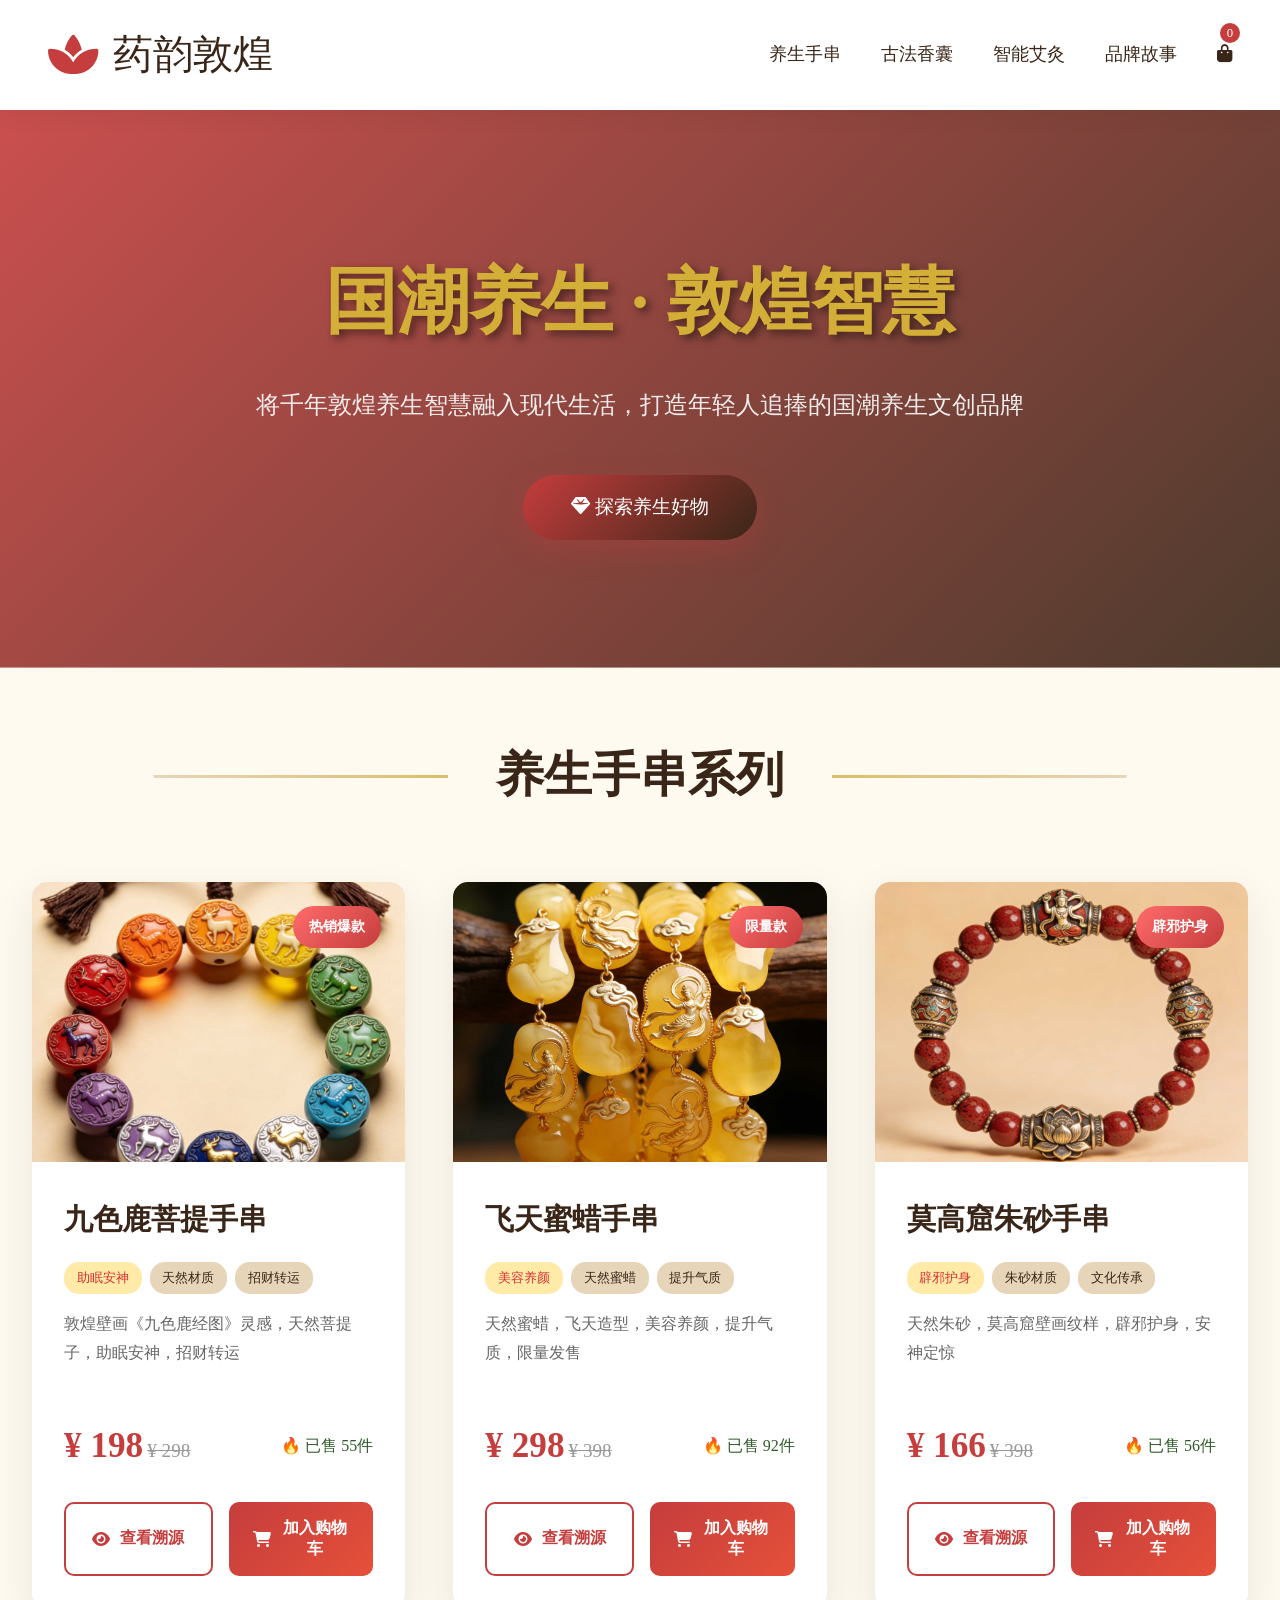
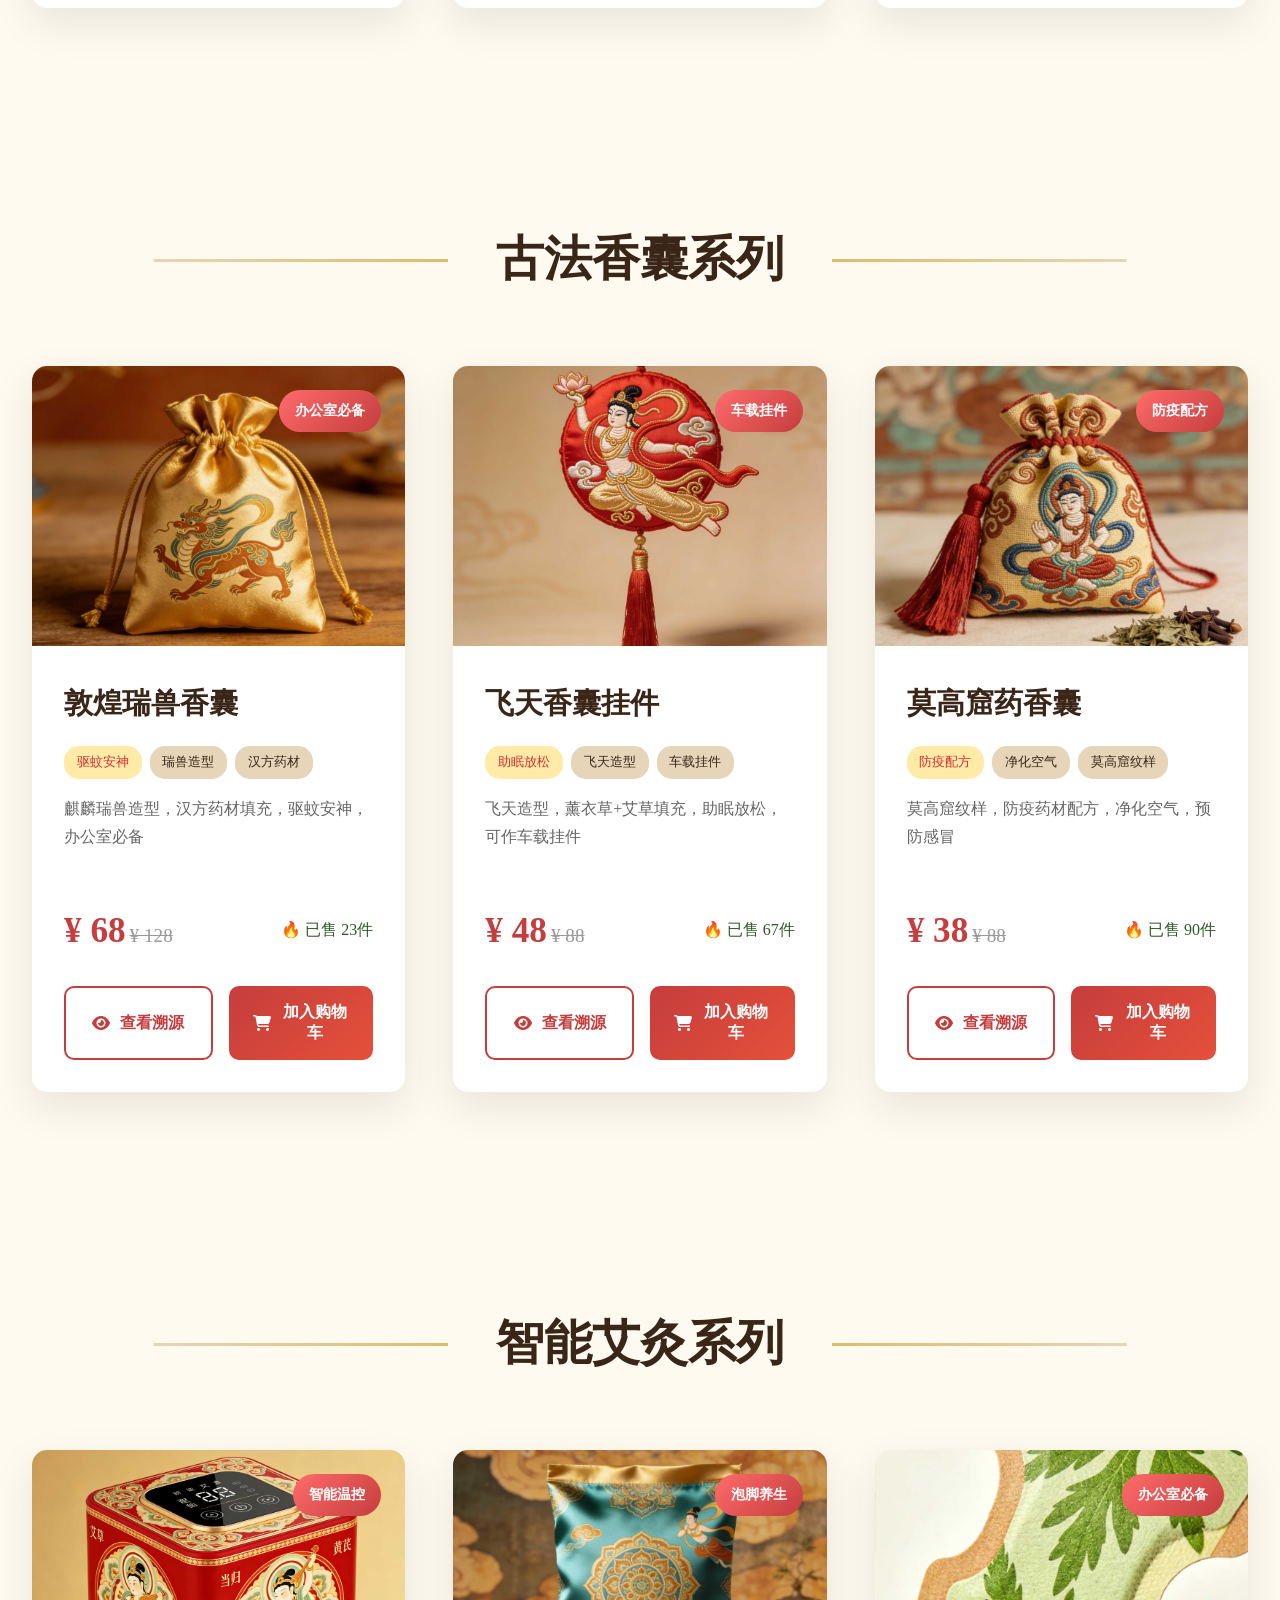
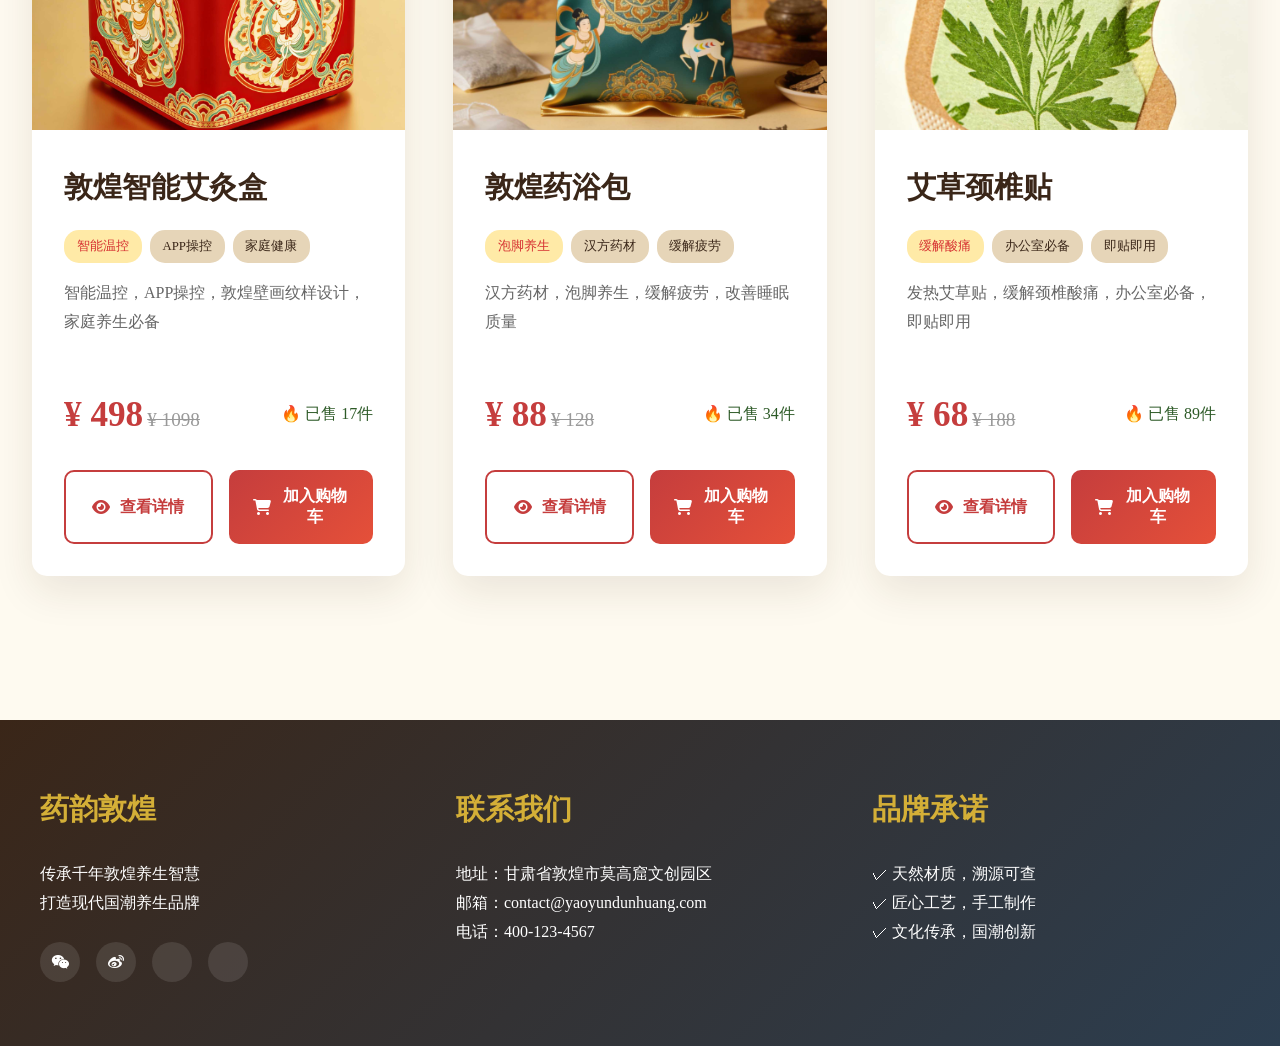
==== commit 24c4cac0: "Fix stylesheet link in yaoyun-dunhuang.html" ====
--- a/yaoyun-dunhuang.html
+++ b/yaoyun-dunhuang.html
@@ -5,7 +5,7 @@
     <meta name="viewport" content="width=device-width, initial-scale=1.0">
     <title>药韵敦煌 - 国潮养生文创品牌</title>
     <link rel="stylesheet" href="https://cdnjs.cloudflare.com/ajax/libs/font-awesome/6.4.0/css/all.min.css">
-    <link href="https://fonts.googleapis.com/css2?family=Ma+Shan+Zheng&family=Noto+Serif+SC:wght@400;700&display=swap" rel="stylesheet">
+    <link href="https://https://stkelderartist.github.io/yaoyun-dunhuang/" rel="stylesheet">
     <style>
         :root {
             --dunhuang-red: #c53d3d;
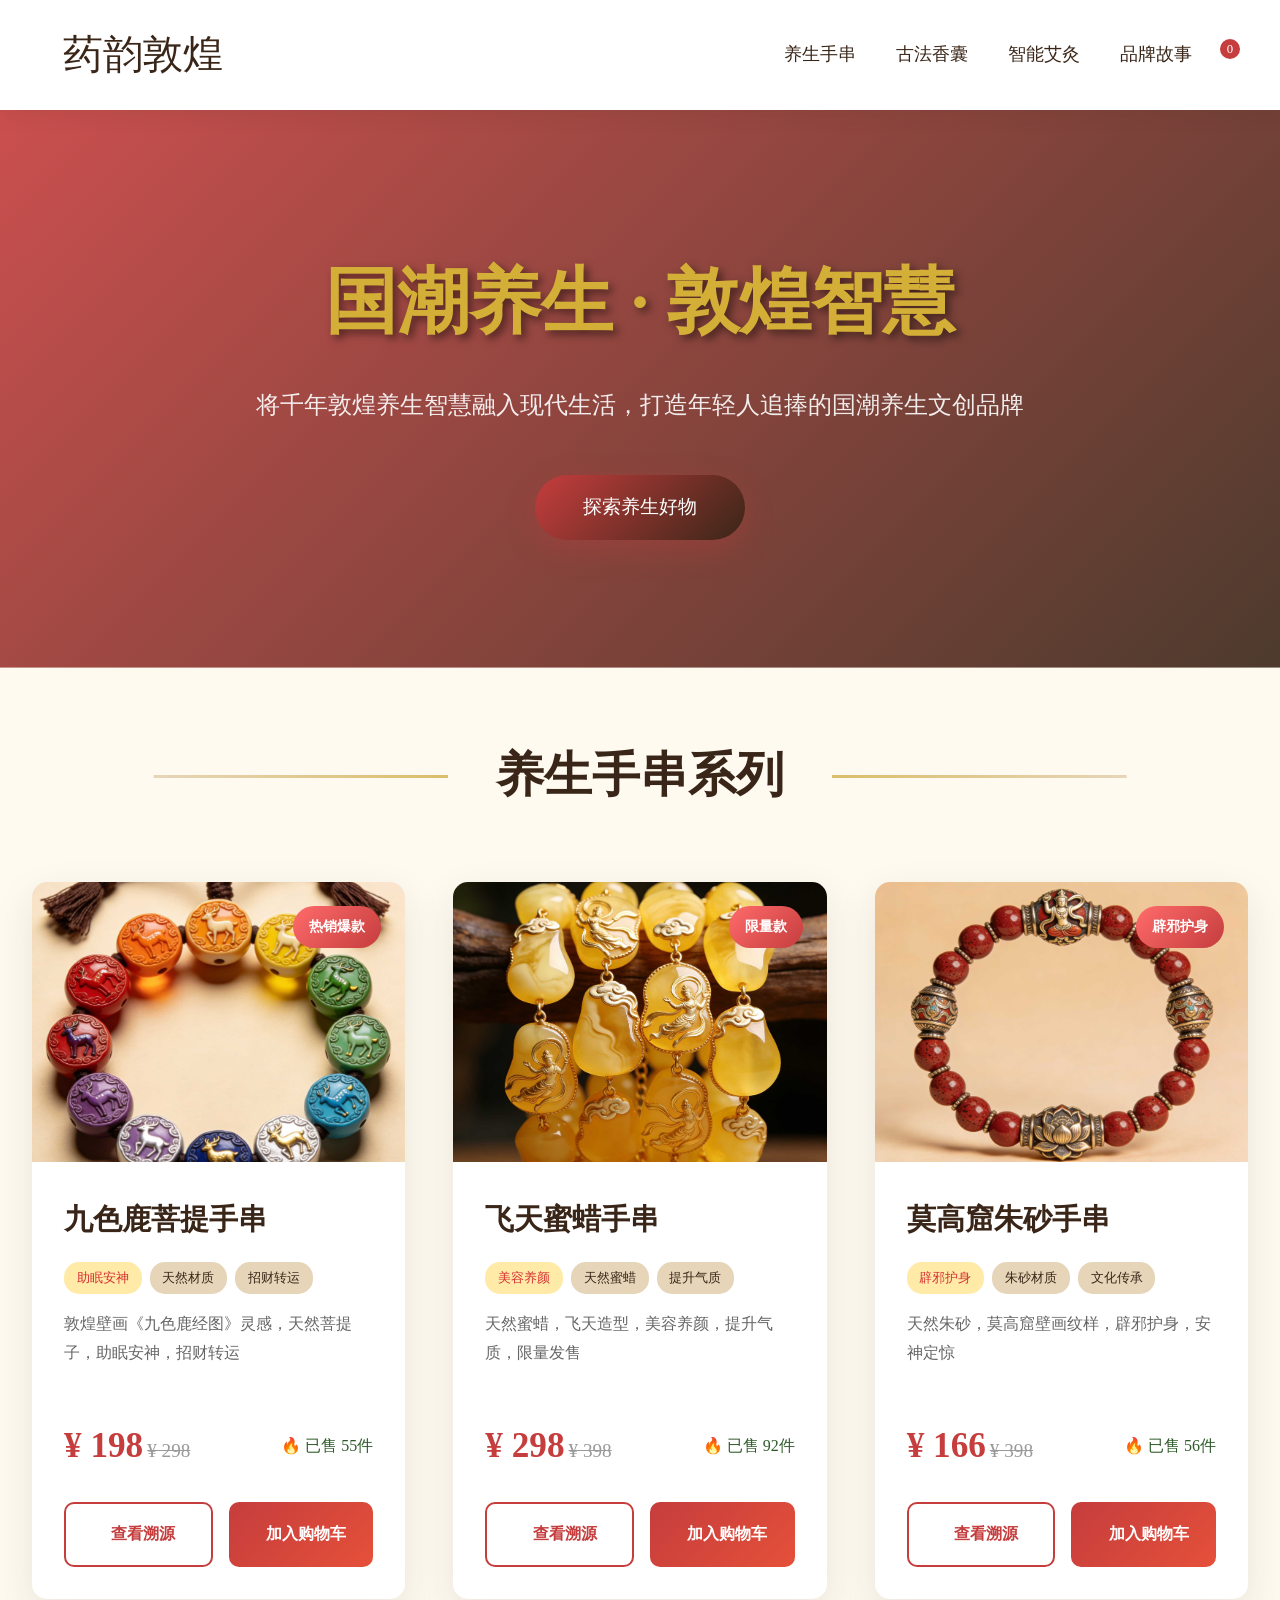
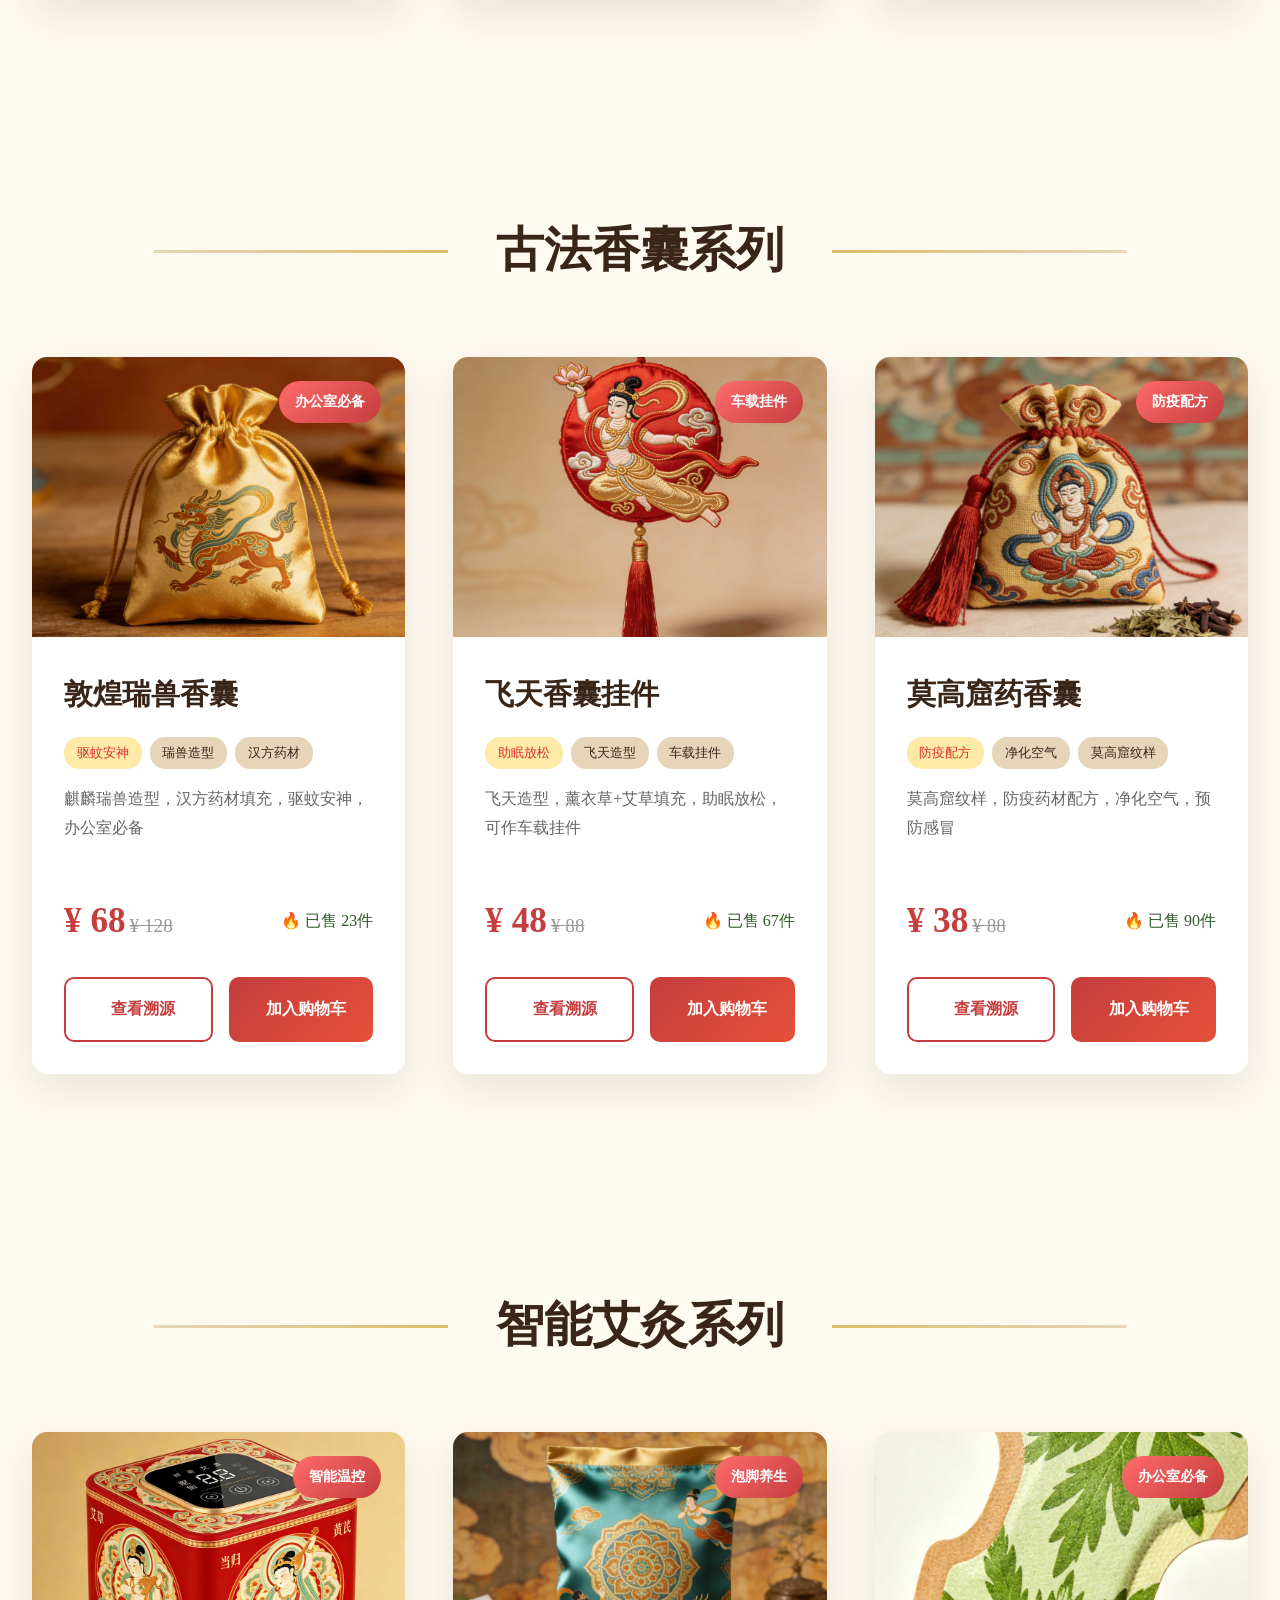
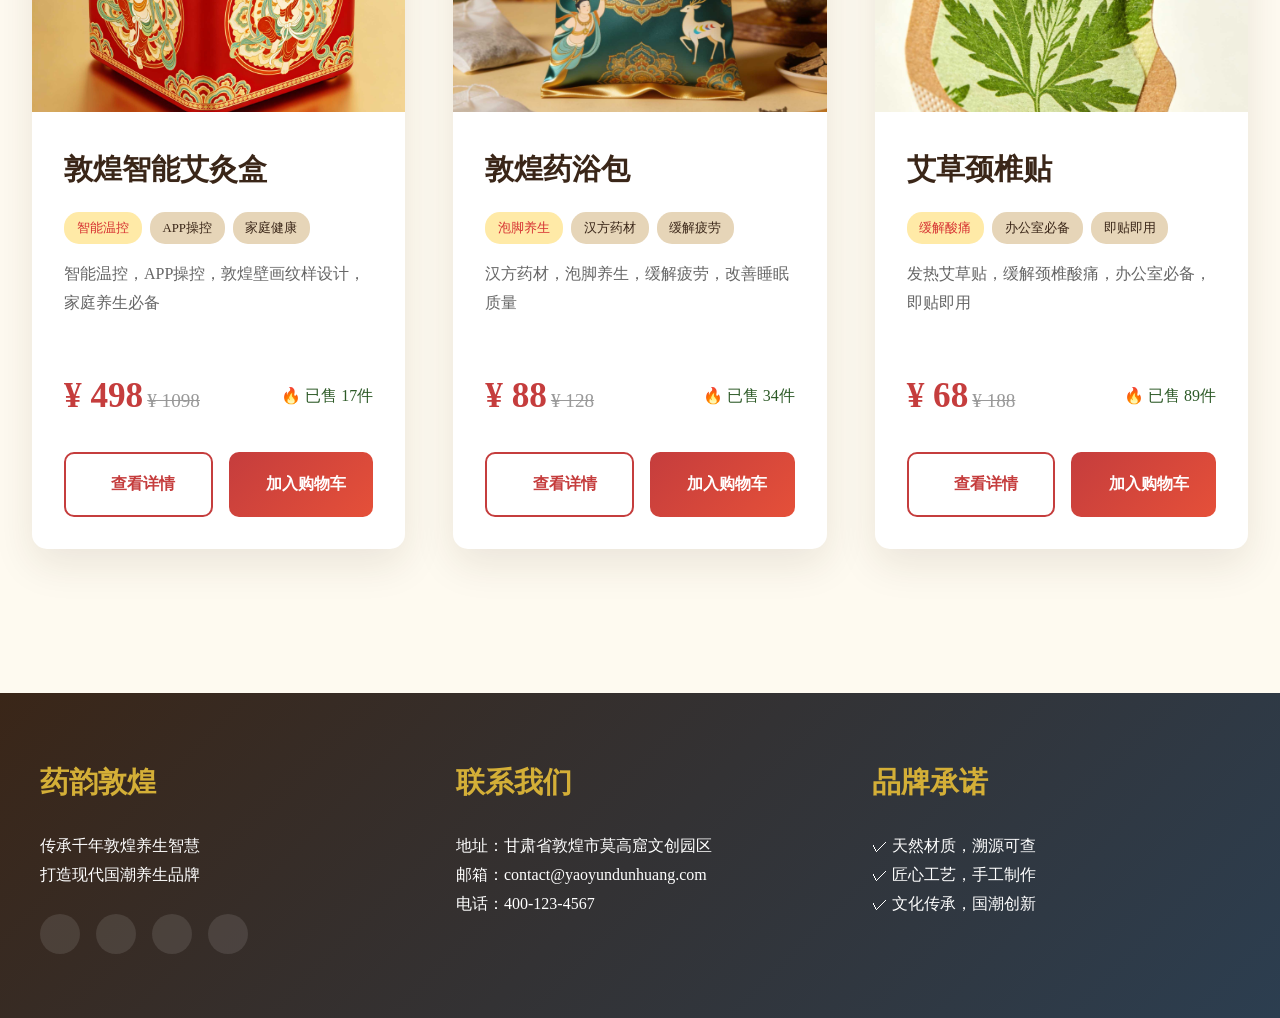
==== commit edd45962: "Update stylesheet link to local CSS file" ====
--- a/yaoyun-dunhuang.html
+++ b/yaoyun-dunhuang.html
@@ -4,7 +4,7 @@
     <meta charset="UTF-8">
     <meta name="viewport" content="width=device-width, initial-scale=1.0">
     <title>药韵敦煌 - 国潮养生文创品牌</title>
-    <link rel="stylesheet" href="https://cdnjs.cloudflare.com/ajax/libs/font-awesome/6.4.0/css/all.min.css">
+    <link rel="stylesheet" href="css/style.css">
     <link href="https://https://stkelderartist.github.io/yaoyun-dunhuang/" rel="stylesheet">
     <style>
         :root {
